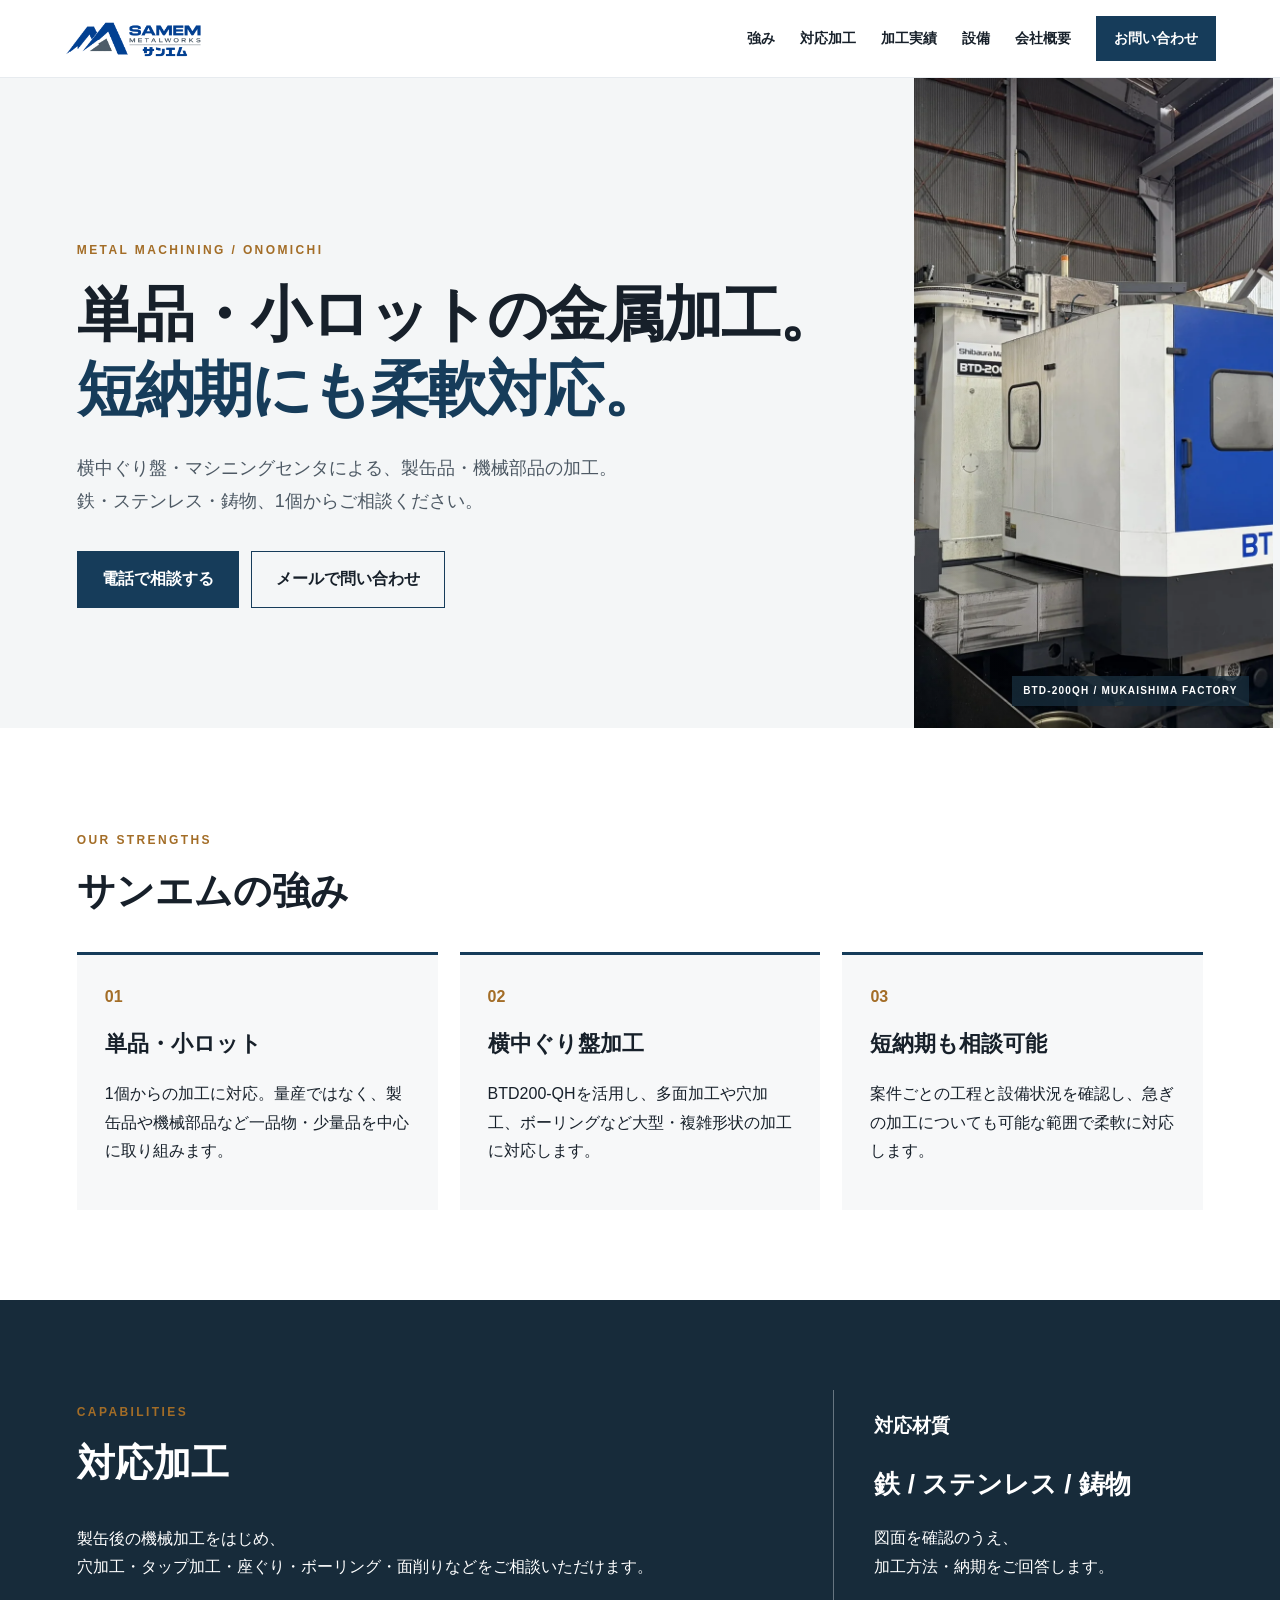
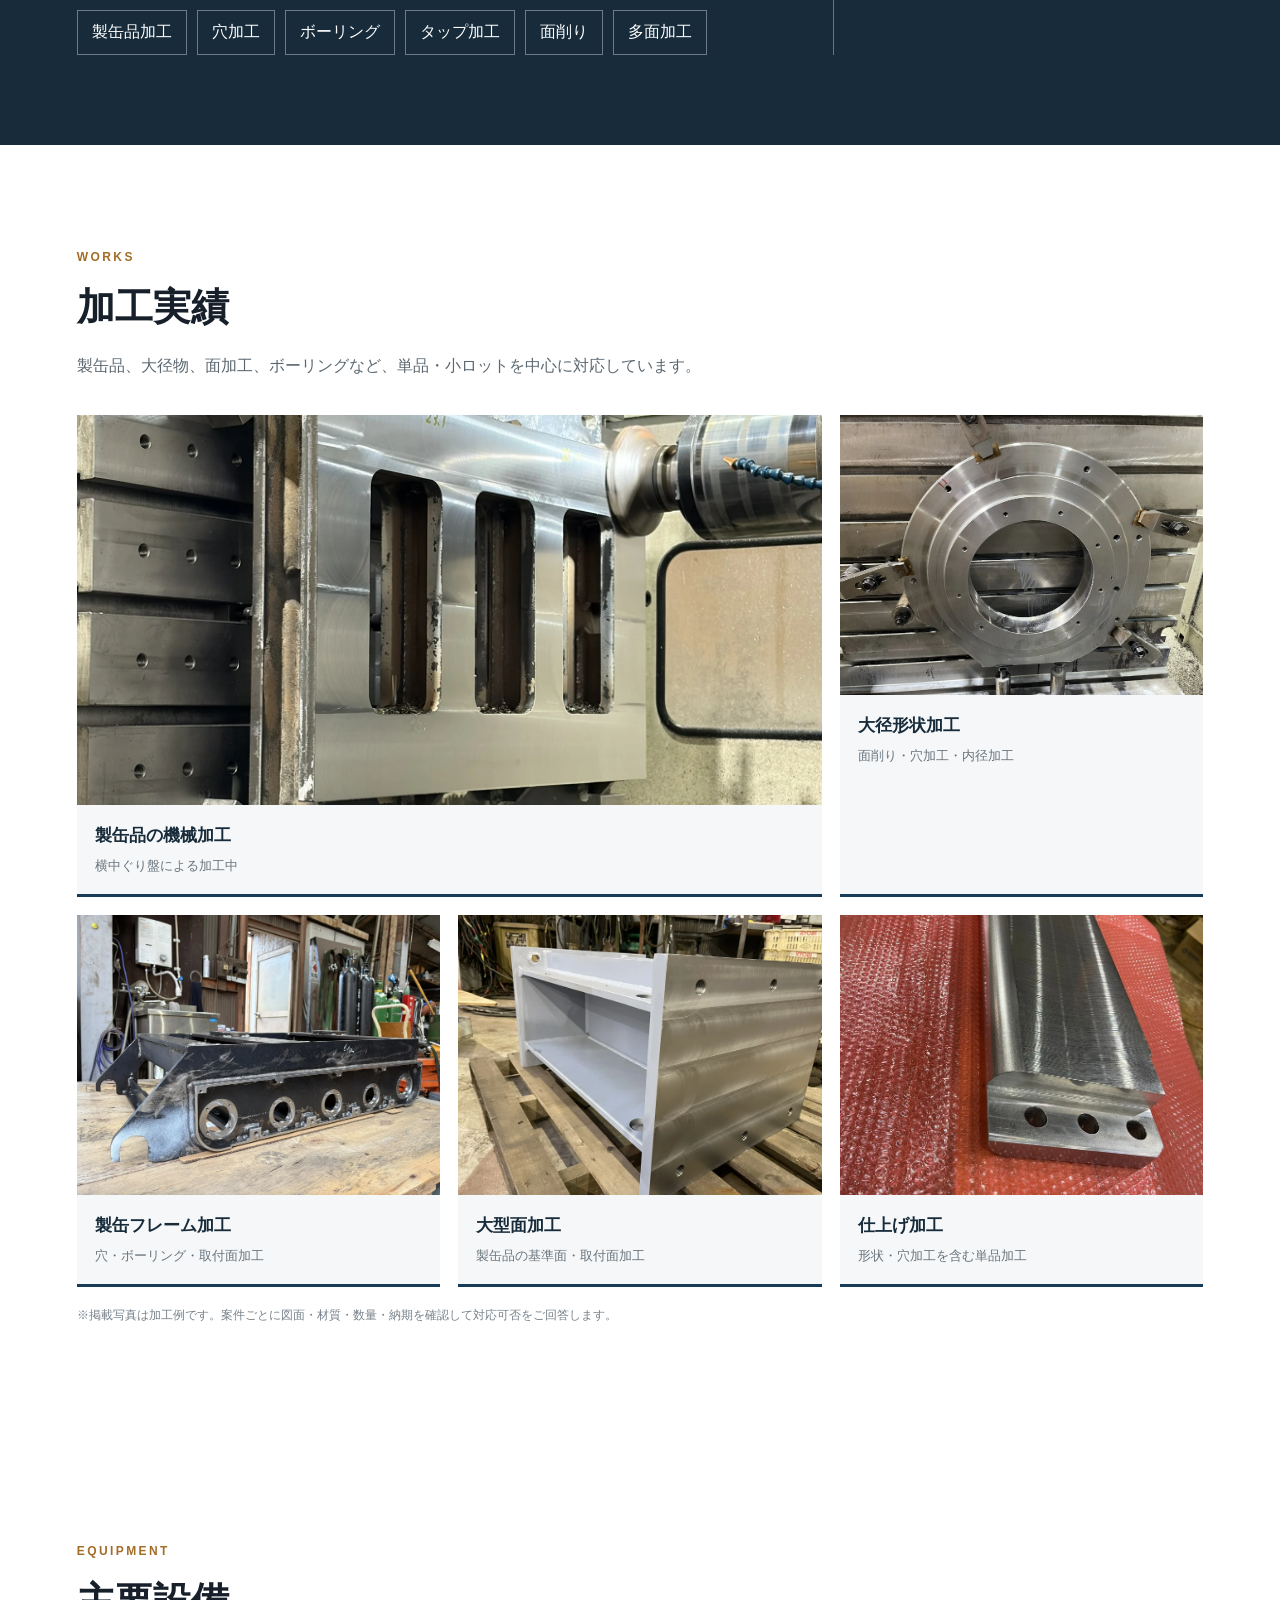
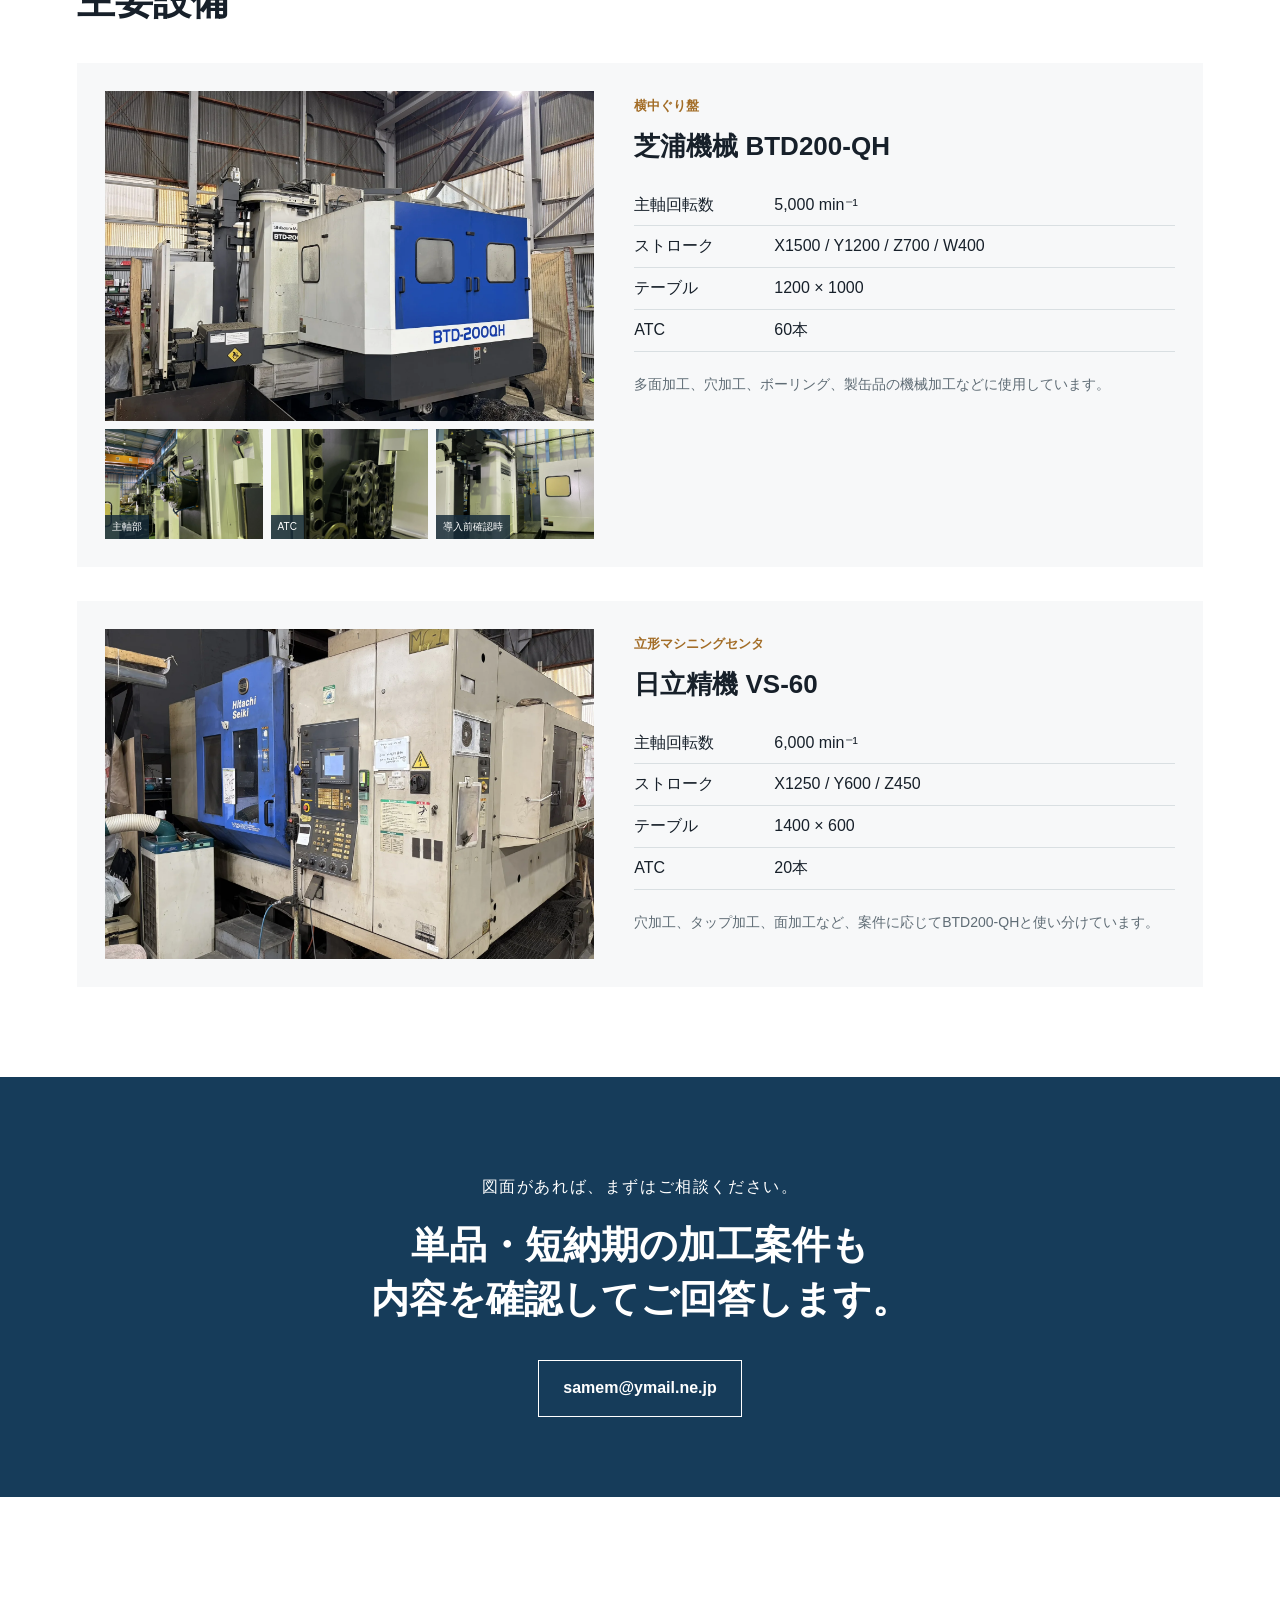
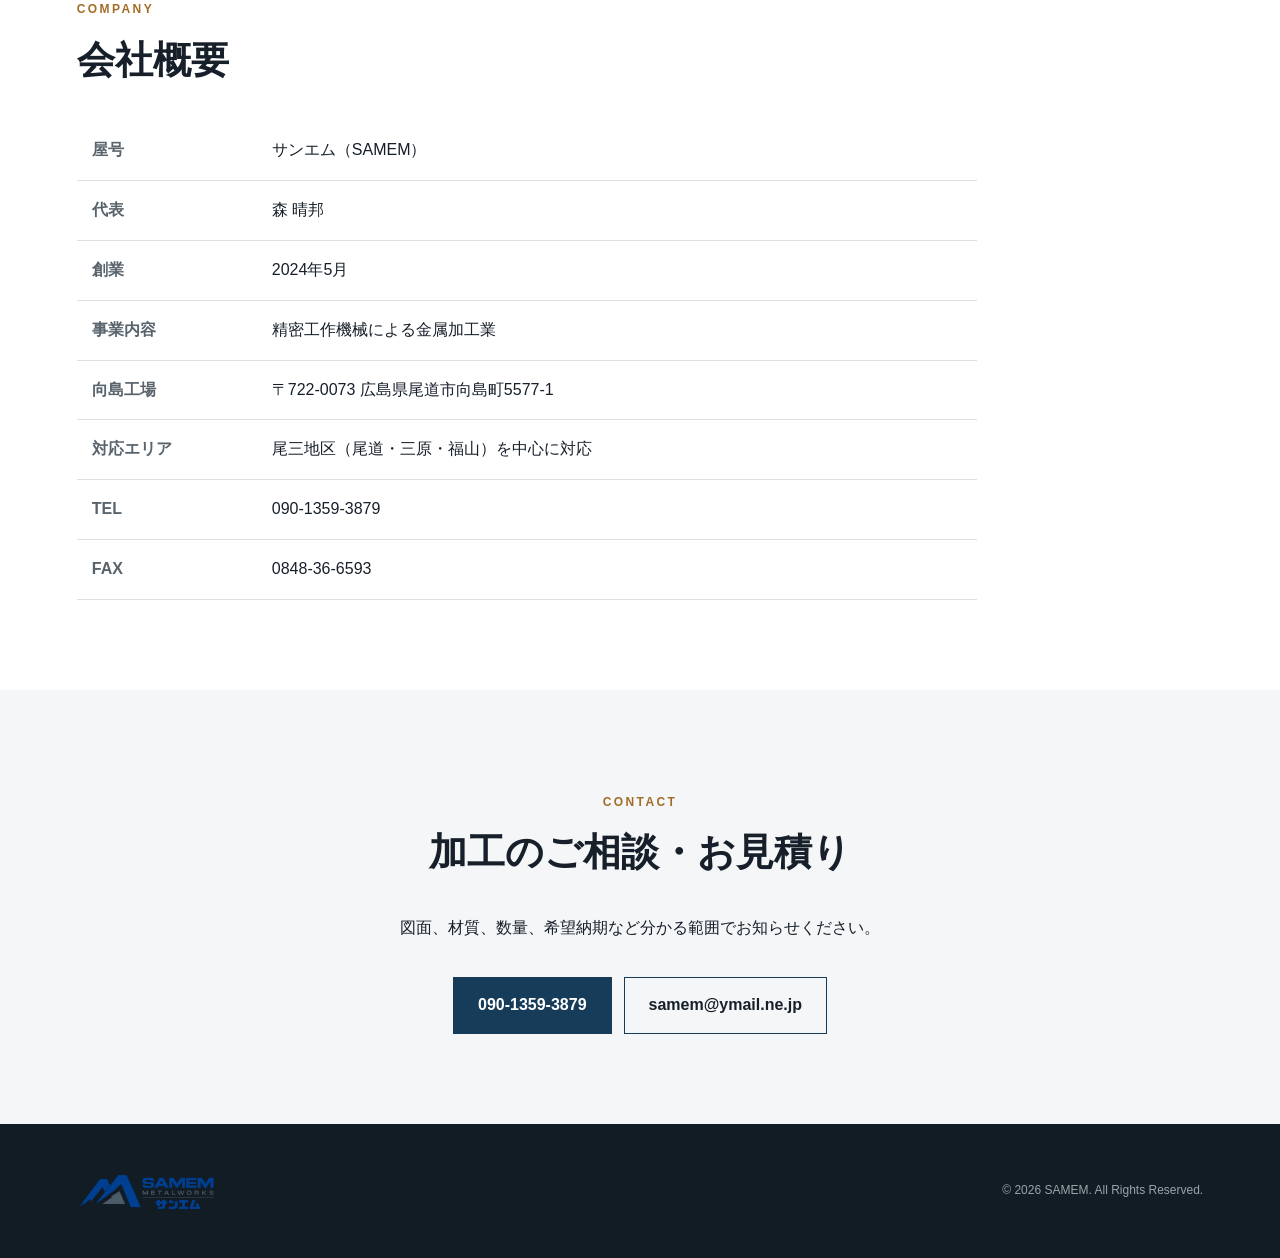
==== index.html @ bf9f44c0 "Add files via upload" ====
<!doctype html>
<html lang="ja">
<head>
  <meta charset="utf-8">
  <meta name="viewport" content="width=device-width,initial-scale=1">
  <title>サンエム | 尾道の金属加工・横中ぐり盤</title>
  <meta name="description" content="広島県尾道市の金属加工 サンエム。横中ぐり盤・マシニングセンタによる製缶品、機械部品の単品・小ロット加工。鉄・ステンレス・鋳物、短納期案件もご相談ください。">
  <link rel="stylesheet" href="style.css">
</head>
<body>
<header>
  <a class="brand logo-brand" href="#top"><img src="assets/samem-logo.png" alt="サンエム SAMEM METALWORKS"></a>
  <nav>
    <a href="#strength">強み</a>
    <a href="#service">対応加工</a>
    <a href="#works">加工実績</a>
    <a href="#equipment">設備</a>
    <a href="#company">会社概要</a>
    <a class="nav-cta" href="#contact">お問い合わせ</a>
  </nav>
</header>

<main id="top">
  <section class="hero">
    <div class="hero-inner">
      <p class="eyebrow">METAL MACHINING / ONOMICHI</p>
      <h1><span class="keep-line">単品・小ロットの金属加工。</span><br><em class="keep-line">短納期にも柔軟対応。</em></h1>
      <p class="lead">横中ぐり盤・マシニングセンタによる、製缶品・機械部品の加工。<br>鉄・ステンレス・鋳物、1個からご相談ください。</p>
      <div class="actions">
        <a class="btn primary" href="tel:09013593879">電話で相談する</a>
        <a class="btn" href="mailto:samem@ymail.ne.jp">メールで問い合わせ</a>
      </div>
    </div>
    <div class="hero-photo photo-wrap">
      <img src="assets/photos/hero-btd.webp" alt="サンエム向島工場の横中ぐり盤 BTD-200QH">
      <span class="photo-label">BTD-200QH / MUKAISHIMA FACTORY</span>
    </div>
  </section>

  <section id="strength" class="section">
    <p class="kicker">OUR STRENGTHS</p>
    <h2>サンエムの強み</h2>
    <div class="cards">
      <article><b>01</b><h3>単品・小ロット</h3><p>1個からの加工に対応。量産ではなく、製缶品や機械部品など一品物・少量品を中心に取り組みます。</p></article>
      <article><b>02</b><h3>横中ぐり盤加工</h3><p>BTD200-QHを活用し、多面加工や穴加工、ボーリングなど大型・複雑形状の加工に対応します。</p></article>
      <article><b>03</b><h3>短納期も相談可能</h3><p>案件ごとの工程と設備状況を確認し、急ぎの加工についても可能な範囲で柔軟に対応します。</p></article>
    </div>
  </section>

  <section id="service" class="section alt">
    <div class="split">
      <div>
        <p class="kicker">CAPABILITIES</p>
        <h2>対応加工</h2>
        <p class="service-copy">製缶後の機械加工をはじめ、<br class="desktop-break">穴加工・タップ加工・座ぐり・ボーリング・面削りなどをご相談いただけます。</p>
        <div class="tags"><span>製缶品加工</span><span>穴加工</span><span>ボーリング</span><span>タップ加工</span><span>面削り</span><span>多面加工</span></div>
      </div>
      <div class="material">
        <h3>対応材質</h3>
        <strong>鉄 / ステンレス / 鋳物</strong>
        <p class="material-copy">図面を確認のうえ、<br class="desktop-break">加工方法・納期をご回答します。</p>
      </div>
    </div>
  </section>

  <section id="works" class="section works-section">
    <p class="kicker">WORKS</p>
    <h2>加工実績</h2>
    <p class="section-intro">製缶品、大径物、面加工、ボーリングなど、単品・小ロットを中心に対応しています。</p>
    <div class="works-grid">
      <figure class="work-card work-wide"><img src="assets/photos/work-machining.webp" alt="横中ぐり盤での製缶品加工中の様子" loading="lazy"><figcaption><strong>製缶品の機械加工</strong><span>横中ぐり盤による加工中</span></figcaption></figure>
      <figure class="work-card"><img src="assets/photos/work-ring.webp" alt="大径リング形状の加工品" loading="lazy"><figcaption><strong>大径形状加工</strong><span>面削り・穴加工・内径加工</span></figcaption></figure>
      <figure class="work-card"><img src="assets/photos/work-weldment.webp" alt="製缶フレームへのボーリング加工品" loading="lazy"><figcaption><strong>製缶フレーム加工</strong><span>穴・ボーリング・取付面加工</span></figcaption></figure>
      <figure class="work-card"><img src="assets/photos/work-largeface.webp" alt="大型製缶品の面加工品" loading="lazy"><figcaption><strong>大型面加工</strong><span>製缶品の基準面・取付面加工</span></figcaption></figure>
      <figure class="work-card"><img src="assets/photos/work-finish.webp" alt="仕上げ加工された金属部品" loading="lazy"><figcaption><strong>仕上げ加工</strong><span>形状・穴加工を含む単品加工</span></figcaption></figure>
    </div>
    <p class="works-note">※掲載写真は加工例です。案件ごとに図面・材質・数量・納期を確認して対応可否をご回答します。</p>
  </section>

  <section id="equipment" class="section">
    <p class="kicker">EQUIPMENT</p>
    <h2>主要設備</h2>
    <div class="equipment">
      <article>
        <div class="equip-media">
          <img class="equip-main" src="assets/photos/btd-current.webp" alt="サンエム向島工場の芝浦機械 BTD200-QH" loading="lazy">
          <div class="equip-thumbs">
            <figure><img src="assets/photos/btd-spindle.webp" alt="BTD200-QH 主軸部" loading="lazy"><figcaption>主軸部</figcaption></figure>
            <figure><img src="assets/photos/btd-atc.webp" alt="BTD200-QH ATCマガジン" loading="lazy"><figcaption>ATC</figcaption></figure>
            <figure><img src="assets/photos/btd-install.webp" alt="BTD200-QH メーカー工場での仮組立確認時" loading="lazy"><figcaption>導入前確認時</figcaption></figure>
          </div>
        </div>
        <div>
          <span>横中ぐり盤</span>
          <h3>芝浦機械 BTD200-QH</h3>
          <dl>
            <dt>主軸回転数</dt><dd>5,000 min⁻¹</dd>
            <dt>ストローク</dt><dd>X1500 / Y1200 / Z700 / W400</dd>
            <dt>テーブル</dt><dd>1200 × 1000</dd>
            <dt>ATC</dt><dd>60本</dd>
          </dl>
          <p class="equip-note">多面加工、穴加工、ボーリング、製缶品の機械加工などに使用しています。</p>
        </div>
      </article>

      <article>
        <div class="equip-media single">
          <img class="equip-main" src="assets/photos/vs60-current.webp" alt="日立精機 VS-60 立形マシニングセンタ" loading="lazy">
        </div>
        <div>
          <span>立形マシニングセンタ</span>
          <h3>日立精機 VS-60</h3>
          <dl>
            <dt>主軸回転数</dt><dd>6,000 min⁻¹</dd>
            <dt>ストローク</dt><dd>X1250 / Y600 / Z450</dd>
            <dt>テーブル</dt><dd>1400 × 600</dd>
            <dt>ATC</dt><dd>20本</dd>
          </dl>
          <p class="equip-note">穴加工、タップ加工、面加工など、案件に応じてBTD200-QHと使い分けています。</p>
        </div>
      </article>
    </div>
  </section>

  <section class="cta">
    <p>図面があれば、まずはご相談ください。</p>
    <h2>単品・短納期の加工案件も<br>内容を確認してご回答します。</h2>
    <a class="btn light" href="mailto:samem@ymail.ne.jp">samem@ymail.ne.jp</a>
  </section>

  <section id="company" class="section">
    <p class="kicker">COMPANY</p>
    <h2>会社概要</h2>
    <table>
      <tr><th>屋号</th><td>サンエム（SAMEM）</td></tr>
      <tr><th>代表</th><td>森 晴邦</td></tr>
      <tr><th>創業</th><td>2024年5月</td></tr>
      <tr><th>事業内容</th><td>精密工作機械による金属加工業</td></tr>
      <tr><th>向島工場</th><td>〒722-0073 広島県尾道市向島町5577-1</td></tr>
      <tr><th>対応エリア</th><td>尾三地区（尾道・三原・福山）を中心に対応</td></tr>
      <tr><th>TEL</th><td><a href="tel:09013593879">090-1359-3879</a></td></tr>
      <tr><th>FAX</th><td>0848-36-6593</td></tr>
    </table>
  </section>

  <section id="contact" class="contact">
    <p class="kicker">CONTACT</p>
    <h2>加工のご相談・お見積り</h2>
    <p>図面、材質、数量、希望納期など分かる範囲でお知らせください。</p>
    <div class="actions">
      <a class="btn primary" href="tel:09013593879">090-1359-3879</a>
      <a class="btn" href="mailto:samem@ymail.ne.jp">samem@ymail.ne.jp</a>
    </div>
  </section>
</main>

<footer>
  <div class="brand logo-brand footer-logo"><img src="assets/samem-logo.png" alt="サンエム SAMEM METALWORKS"></div>
  <p>© 2026 SAMEM. All Rights Reserved.</p>
</footer>
</body>
</html>
---- style.css ----
*{box-sizing:border-box}html{scroll-behavior:smooth}body{margin:0;font-family:-apple-system,BlinkMacSystemFont,"Segoe UI","Noto Sans JP",sans-serif;color:#17202a;background:#fff;line-height:1.8}a{color:inherit;text-decoration:none}img{max-width:100%;display:block}header{height:78px;display:flex;align-items:center;justify-content:space-between;padding:0 max(5vw,24px);border-bottom:1px solid #e7ebef;position:sticky;top:0;background:#fffffff2;backdrop-filter:blur(10px);z-index:5}.brand{display:flex;align-items:center;gap:10px;font-weight:800;letter-spacing:.08em}nav{display:flex;gap:25px;align-items:center;font-size:14px;font-weight:600}.nav-cta{background:#163c5a;color:#fff;padding:10px 18px}.hero{min-height:650px;display:grid;grid-template-columns:1.02fr .98fr;background:#f4f6f7}.hero-inner{padding:120px 6vw 90px;align-self:center}.eyebrow,.kicker{font-size:12px;letter-spacing:.2em;font-weight:800;color:#a36d27}.hero h1{font-size:clamp(38px,4.7vw,72px);line-height:1.25;margin:15px 0 25px;letter-spacing:-.03em}.hero h1 em{font-style:normal;color:#163c5a}.lead{font-size:18px;color:#4d5964}.actions{display:flex;gap:12px;flex-wrap:wrap;margin-top:34px}.btn{display:inline-block;padding:13px 24px;border:1px solid #163c5a;font-weight:700}.primary{background:#163c5a;color:#fff}.hero-photo{min-height:520px;position:relative;background:#24333d;overflow:hidden}.hero-photo img{width:100%;height:100%;object-fit:cover;object-position:50% 48%;position:absolute;inset:0}.hero-photo:after{content:"";position:absolute;inset:0;background:linear-gradient(90deg,rgba(23,43,58,.08),rgba(23,43,58,0) 40%)}.photo-label{position:absolute;right:24px;bottom:22px;color:#fff;background:rgba(23,43,58,.82);padding:6px 11px;font-size:10px;font-weight:700;letter-spacing:.12em}.section{padding:90px max(6vw,24px);max-width:1400px;margin:auto}.section h2,.contact h2,.cta h2{font-size:clamp(30px,3vw,46px);line-height:1.4;margin:5px 0 35px}.section-intro{max-width:760px;color:#5c6871;margin-top:-17px;margin-bottom:34px}.cards{display:grid;grid-template-columns:repeat(3,1fr);gap:22px}.cards article{border-top:3px solid #163c5a;padding:28px;background:#f7f8f9}.cards b{color:#a36d27}.cards h3{font-size:22px;margin:12px 0}.alt{max-width:none;background:#172b3a;color:#fff}.split{max-width:1220px;margin:auto;display:grid;grid-template-columns:1.3fr .7fr;gap:70px}.tags{display:flex;gap:10px;flex-wrap:wrap;margin-top:28px}.tags span{border:1px solid #6c7c87;padding:7px 14px}.material{border-left:1px solid #667580;padding-left:40px}.material strong{font-size:26px}.works-section{padding-bottom:100px}.works-grid{display:grid;grid-template-columns:repeat(3,1fr);gap:18px}.work-card{margin:0;background:#f5f7f8;overflow:hidden;border-bottom:3px solid #163c5a}.work-wide{grid-column:span 2}.work-card img{width:100%;height:280px;object-fit:cover}.work-wide img{height:390px}.work-card:nth-child(2) img{object-position:50% 50%}.work-card:nth-child(3) img{object-position:50% 62%}.work-card:nth-child(4) img{object-position:50% 46%}.work-card:nth-child(5) img{object-position:50% 50%}.work-card figcaption{padding:16px 18px 17px}.work-card strong{display:block;font-size:17px;color:#172b3a}.work-card span{display:block;color:#6a757e;font-size:13px;margin-top:2px}.works-note{font-size:12px;color:#76818a;margin-top:18px}.equipment{display:grid;gap:34px}.equipment article{display:grid;grid-template-columns:.95fr 1.05fr;gap:40px;background:#f7f8f9;padding:28px}.equip-media{min-width:0}.equip-main{width:100%;height:330px;object-fit:cover;background:#dfe4e7}.equipment article:first-child .equip-main{object-position:50% 48%}.equipment article:nth-child(2) .equip-main{object-position:50% 48%}.equip-thumbs{display:grid;grid-template-columns:repeat(3,1fr);gap:8px;margin-top:8px}.equip-thumbs figure{margin:0;position:relative;overflow:hidden;background:#dfe4e7}.equip-thumbs img{width:100%;height:110px;object-fit:cover}.equip-thumbs figure:nth-child(2) img{object-position:50% 53%}.equip-thumbs figcaption{position:absolute;left:0;bottom:0;background:rgba(23,43,58,.82);color:#fff;font-size:10px;padding:3px 7px}.equipment h3{font-size:26px;margin:3px 0 15px}.equipment article>div>span{color:#a36d27;font-weight:700;font-size:13px}dl{display:grid;grid-template-columns:140px 1fr;margin:0}dt,dd{padding:6px 0;border-bottom:1px solid #d9dfe2;margin:0}.equip-note{margin-top:20px;color:#5f6c75;font-size:14px}.cta{padding:80px 6vw;background:#163c5a;color:#fff;text-align:center}.cta p{letter-spacing:.1em}.light{border-color:#fff}.section table{width:100%;border-collapse:collapse;max-width:900px}th,td{text-align:left;padding:15px;border-bottom:1px solid #dce1e4}th{width:180px;color:#58636c}.contact{padding:90px 6vw;text-align:center;background:#f4f6f7}.contact .actions{justify-content:center}footer{padding:38px 6vw;display:flex;justify-content:space-between;align-items:center;background:#111c24;color:#fff}footer p{font-size:12px;color:#9ba4aa}.logo-brand{display:flex;align-items:center;line-height:1}.logo-brand img{display:block;width:205px;height:auto;object-fit:contain}header .logo-brand{height:62px;overflow:hidden}header .logo-brand img{max-height:58px;width:auto}.footer-logo img{max-height:58px;width:auto}.keep-line{white-space:nowrap}.service-copy,.material-copy{max-width:100%;text-wrap:pretty}
@media(max-width:1000px){nav{gap:17px;font-size:13px}.works-grid{grid-template-columns:repeat(2,1fr)}.work-wide{grid-column:span 2}.equipment article{grid-template-columns:1fr}.equip-main{height:420px}}
@media(max-width:800px){header{height:66px}nav a:not(.nav-cta){display:none}.hero{grid-template-columns:1fr}.hero-inner{padding:80px 24px 60px}.hero-photo{min-height:320px}.lead{font-size:16px}.cards,.split{grid-template-columns:1fr}.material{border-left:0;border-top:1px solid #667580;padding:25px 0 0}.works-grid{grid-template-columns:1fr}.work-wide{grid-column:auto}.work-card img,.work-wide img{height:260px}.equipment article{grid-template-columns:1fr;gap:20px;padding:18px}.equip-main{height:280px}.equip-thumbs img{height:85px}.section{padding:65px 24px}dl{grid-template-columns:120px 1fr}footer{gap:20px;flex-direction:column;align-items:flex-start}header .logo-brand img{max-height:48px;max-width:180px}.keep-line{white-space:normal}.desktop-break{display:none}.footer-logo img{max-width:210px}}
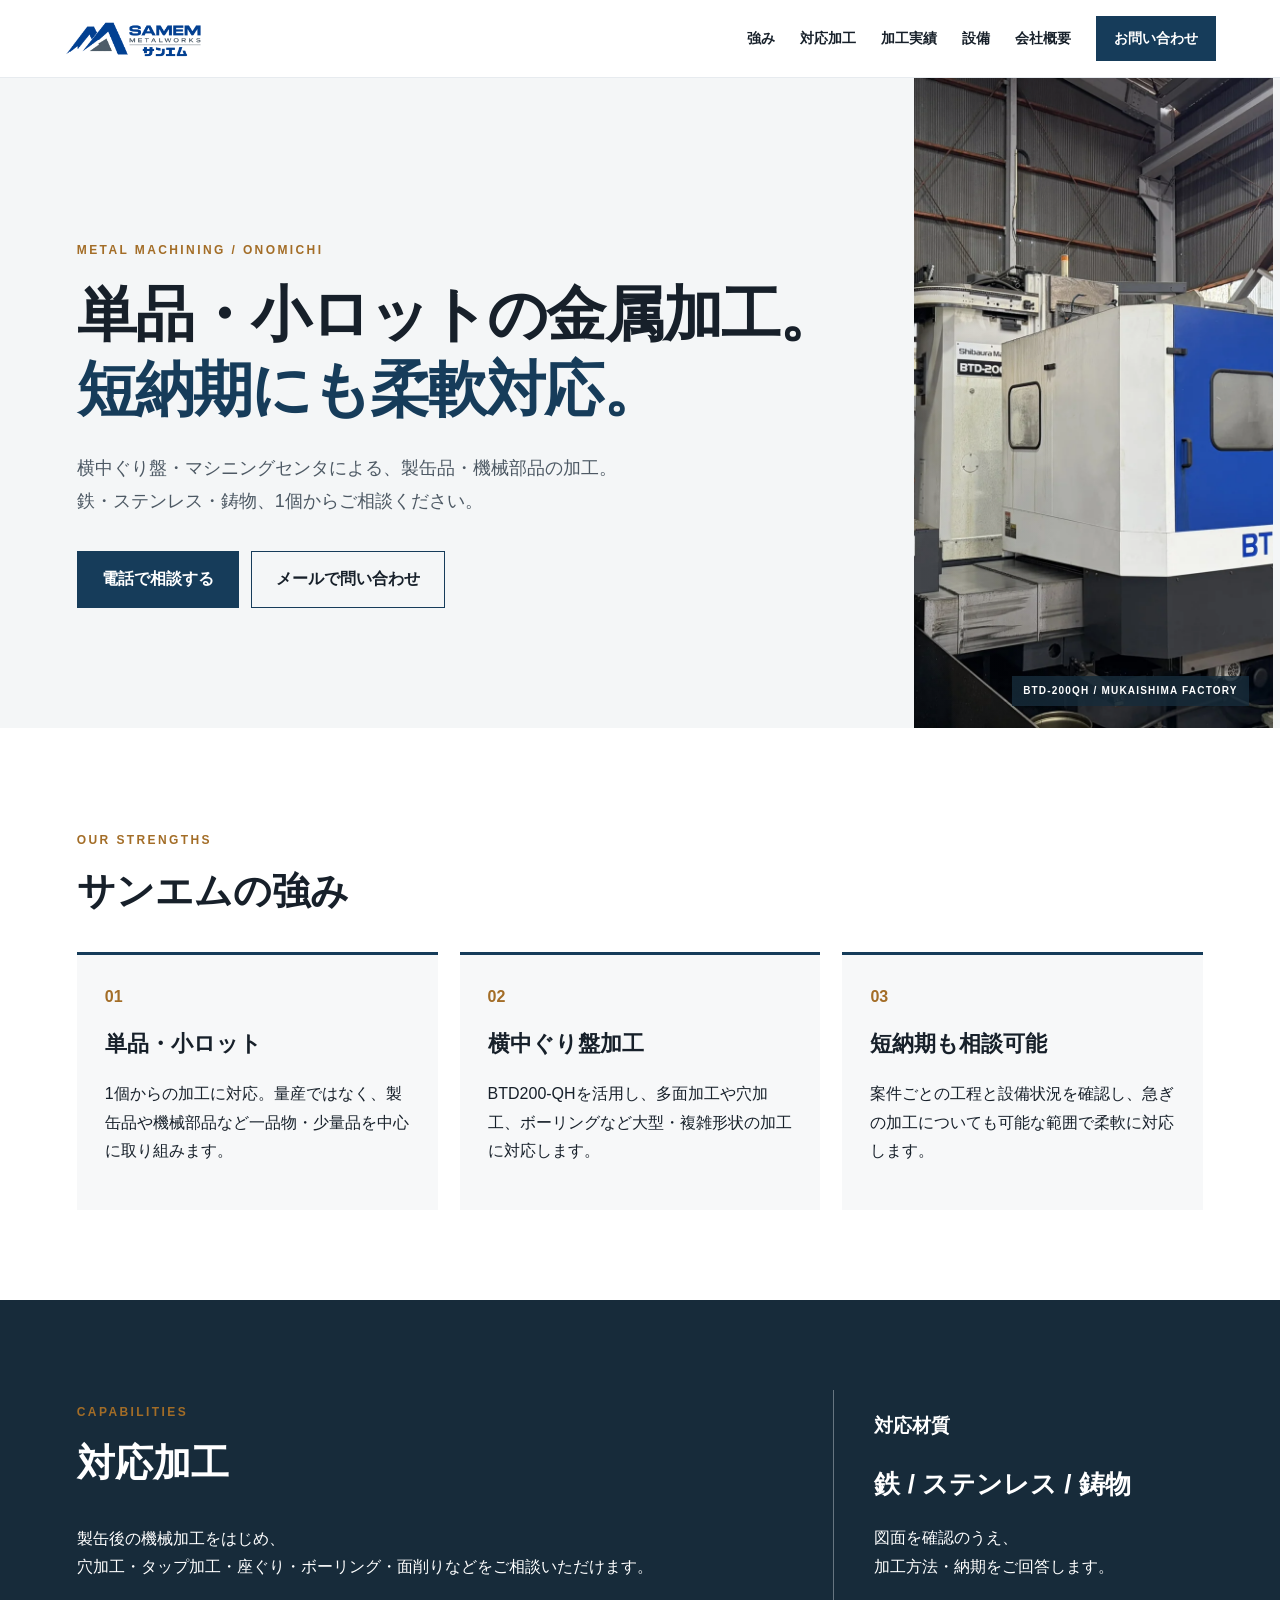
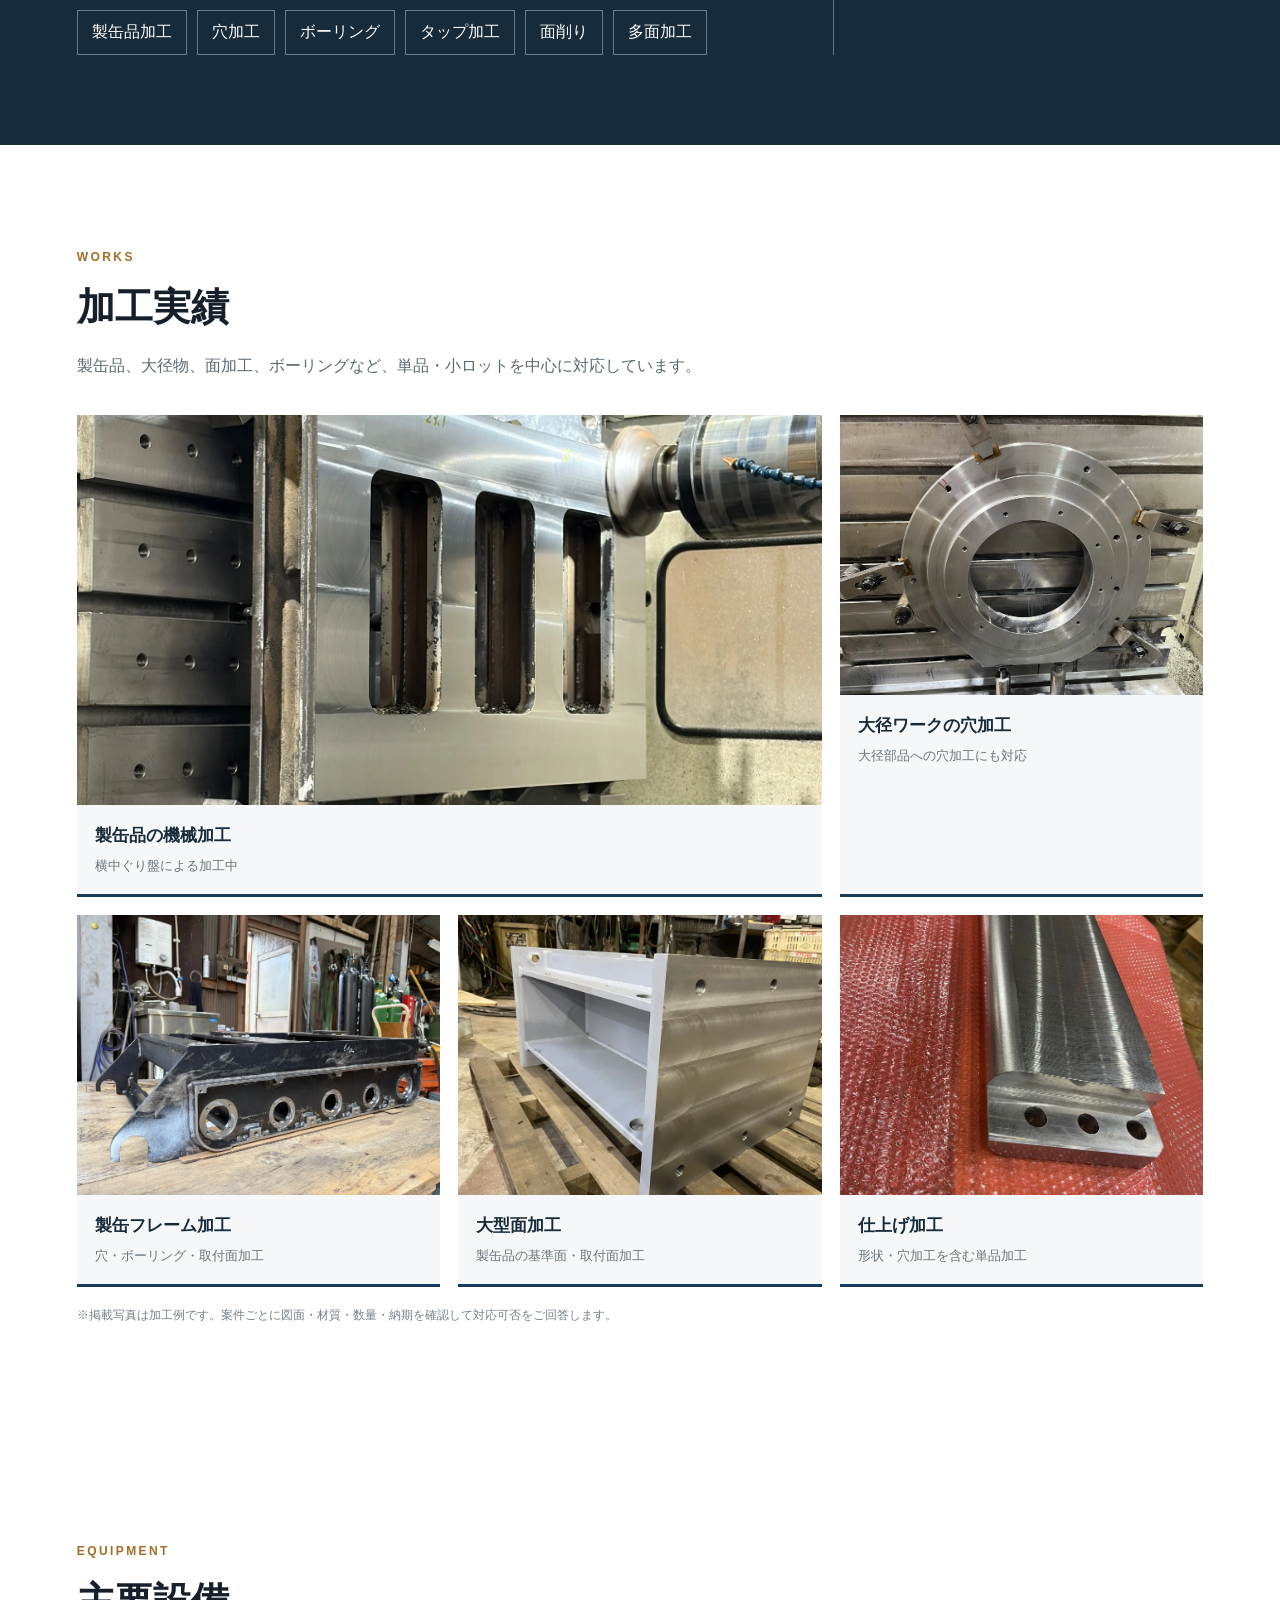
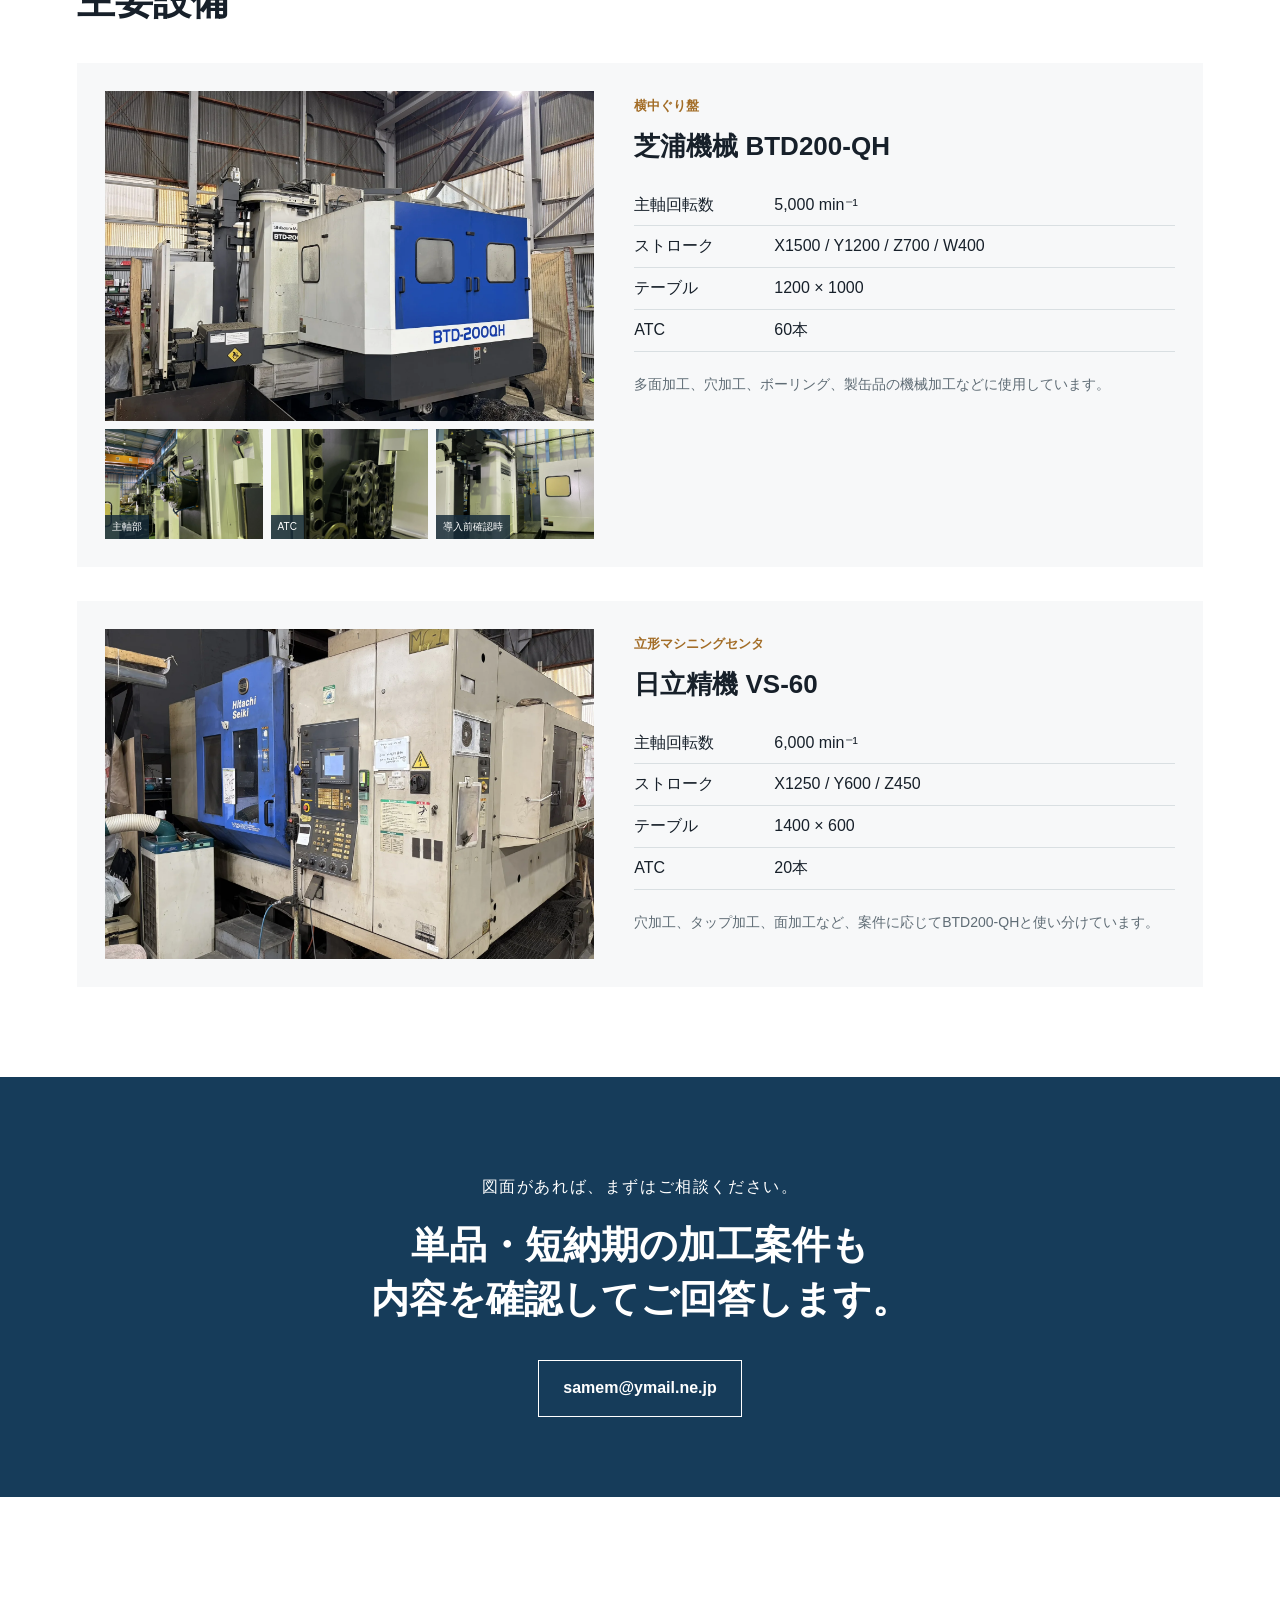
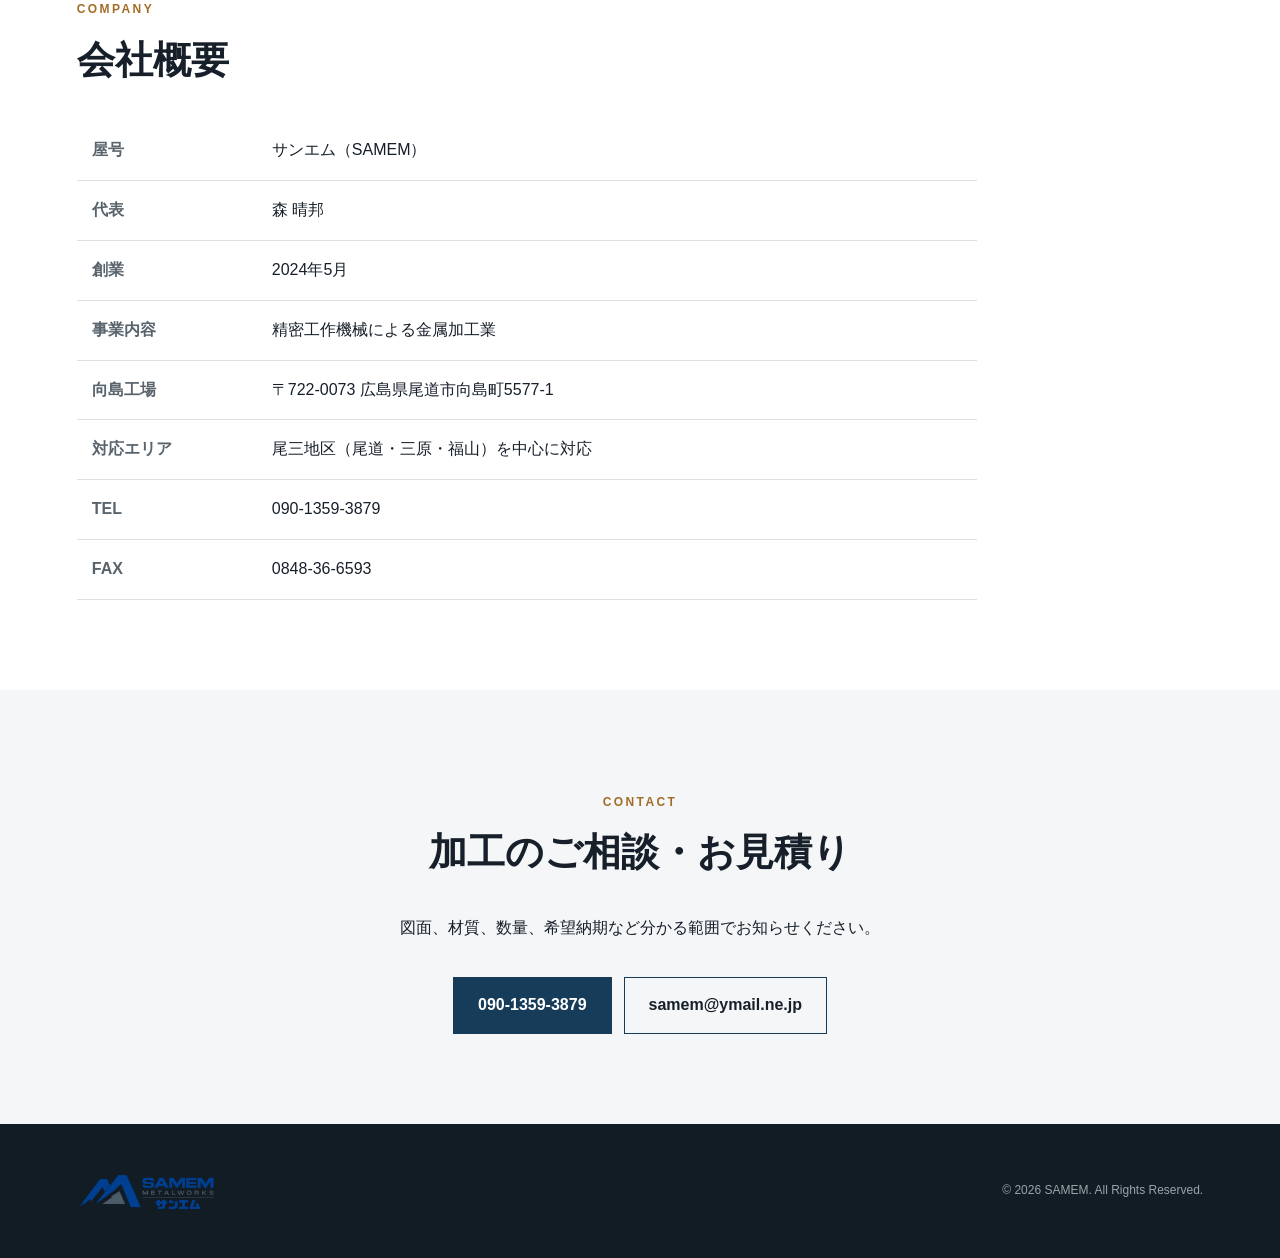
==== commit dae8a7d6: "Add files via upload" ====
--- a/index.html
+++ b/index.html
@@ -69,7 +69,7 @@
     <p class="section-intro">製缶品、大径物、面加工、ボーリングなど、単品・小ロットを中心に対応しています。</p>
     <div class="works-grid">
       <figure class="work-card work-wide"><img src="assets/photos/work-machining.webp" alt="横中ぐり盤での製缶品加工中の様子" loading="lazy"><figcaption><strong>製缶品の機械加工</strong><span>横中ぐり盤による加工中</span></figcaption></figure>
-      <figure class="work-card"><img src="assets/photos/work-ring.webp" alt="大径リング形状の加工品" loading="lazy"><figcaption><strong>大径形状加工</strong><span>面削り・穴加工・内径加工</span></figcaption></figure>
+      <figure class="work-card"><img src="assets/photos/work-ring.webp" alt="大径ワークの穴加工例" loading="lazy"><figcaption><strong>大径ワークの穴加工</strong><span>大径部品への穴加工にも対応</span></figcaption></figure>
       <figure class="work-card"><img src="assets/photos/work-weldment.webp" alt="製缶フレームへのボーリング加工品" loading="lazy"><figcaption><strong>製缶フレーム加工</strong><span>穴・ボーリング・取付面加工</span></figcaption></figure>
       <figure class="work-card"><img src="assets/photos/work-largeface.webp" alt="大型製缶品の面加工品" loading="lazy"><figcaption><strong>大型面加工</strong><span>製缶品の基準面・取付面加工</span></figcaption></figure>
       <figure class="work-card"><img src="assets/photos/work-finish.webp" alt="仕上げ加工された金属部品" loading="lazy"><figcaption><strong>仕上げ加工</strong><span>形状・穴加工を含む単品加工</span></figcaption></figure>
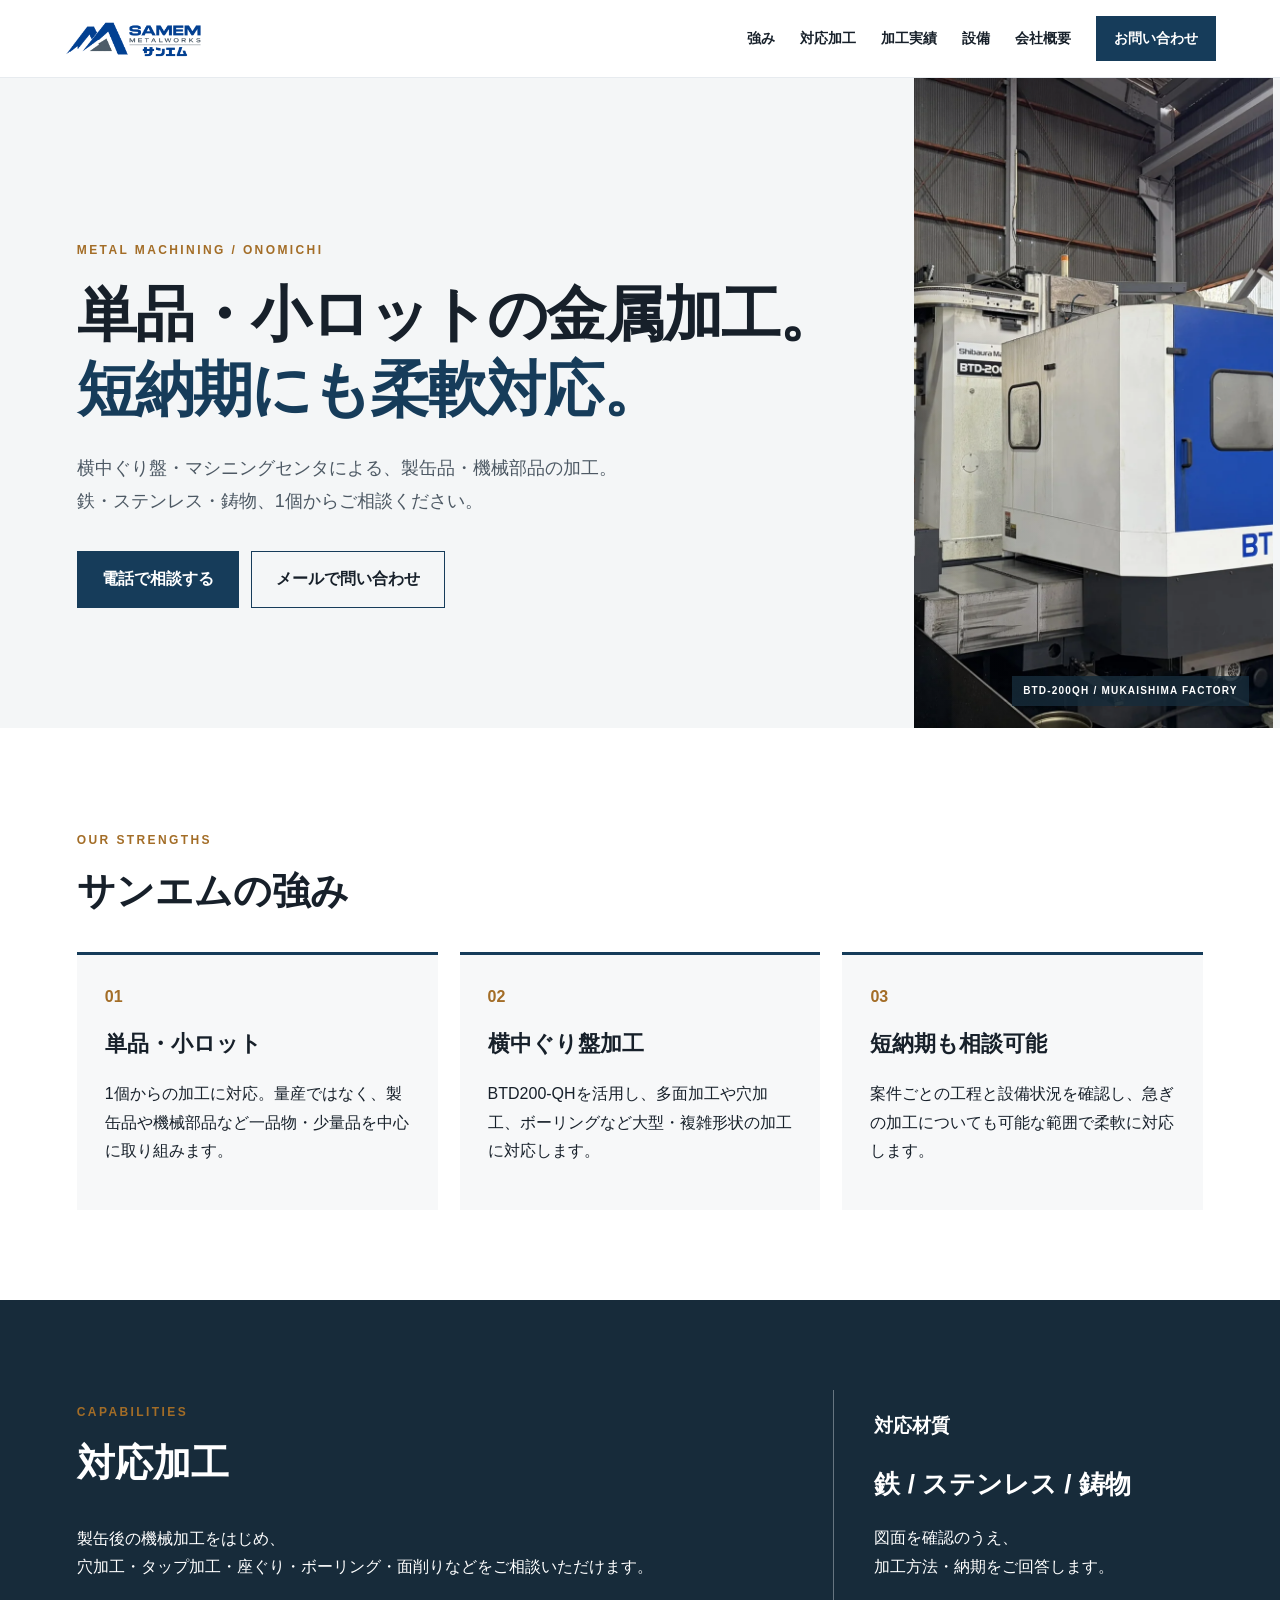
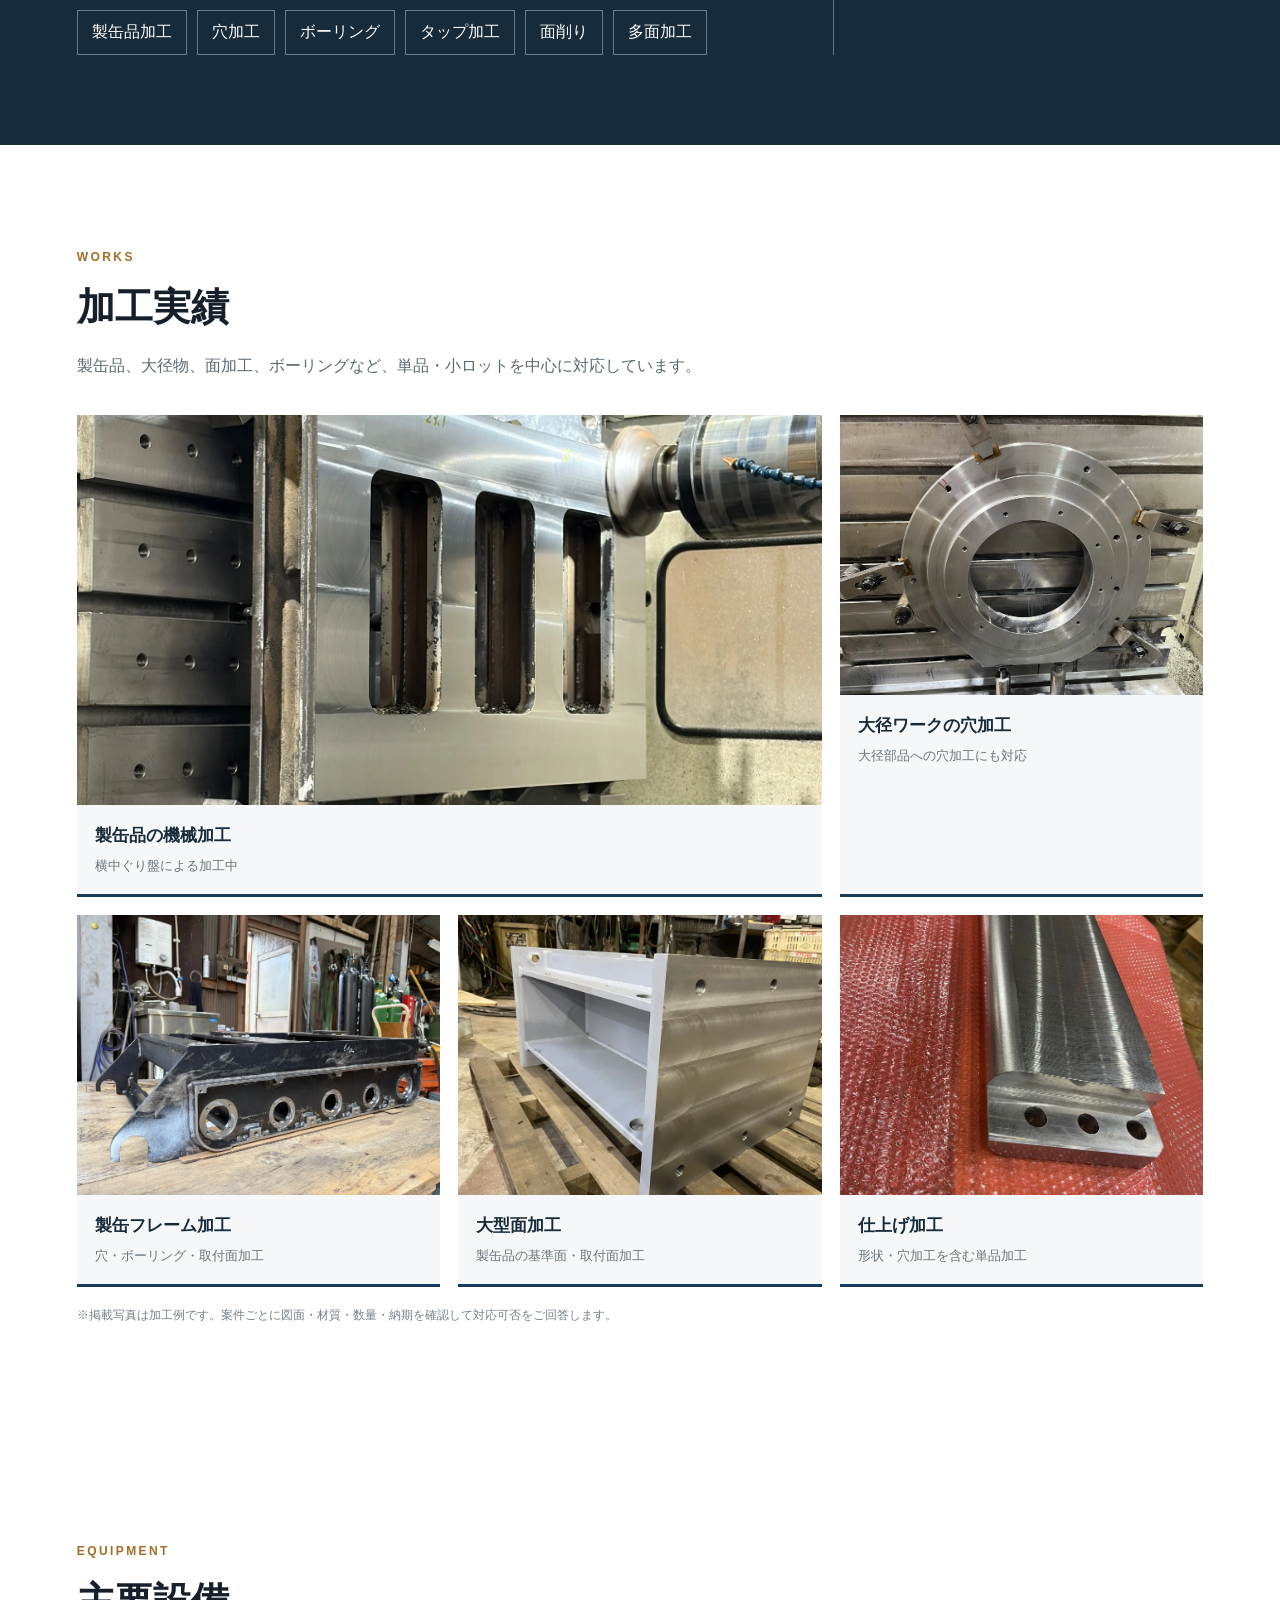
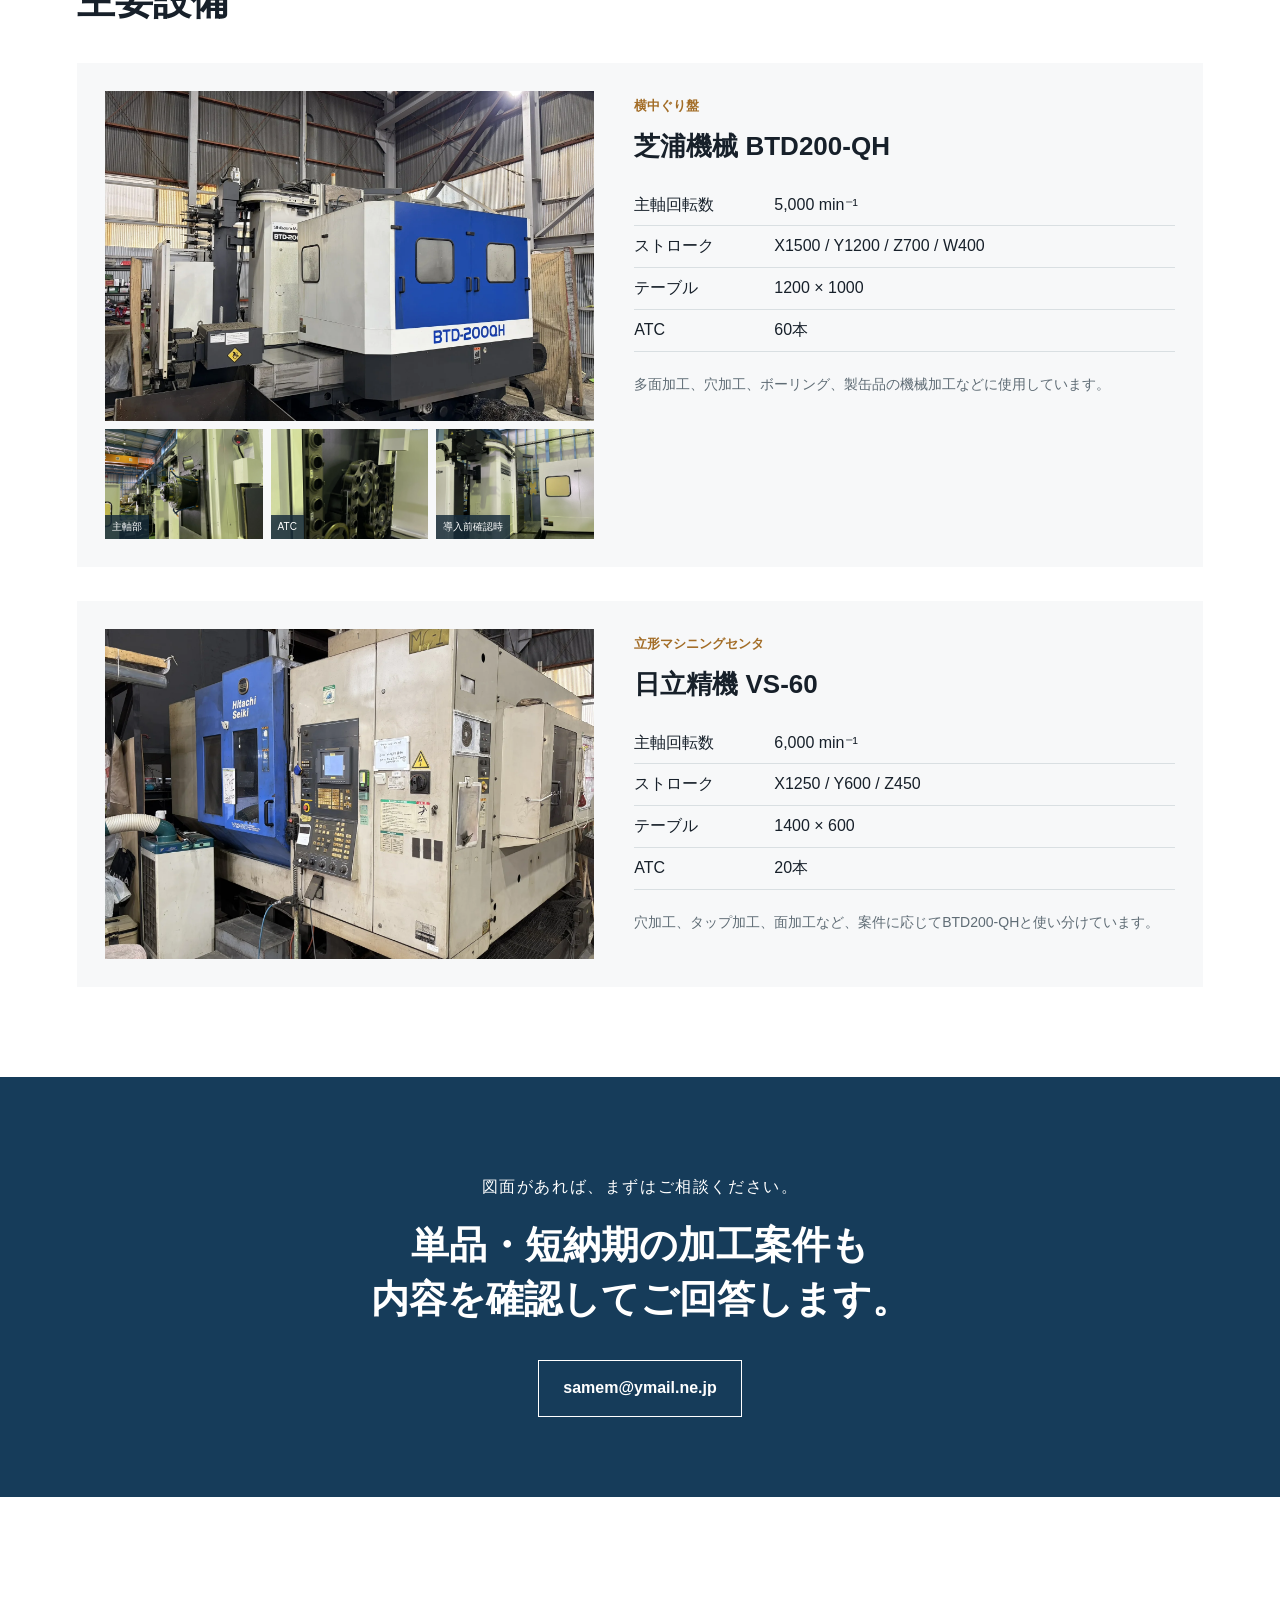
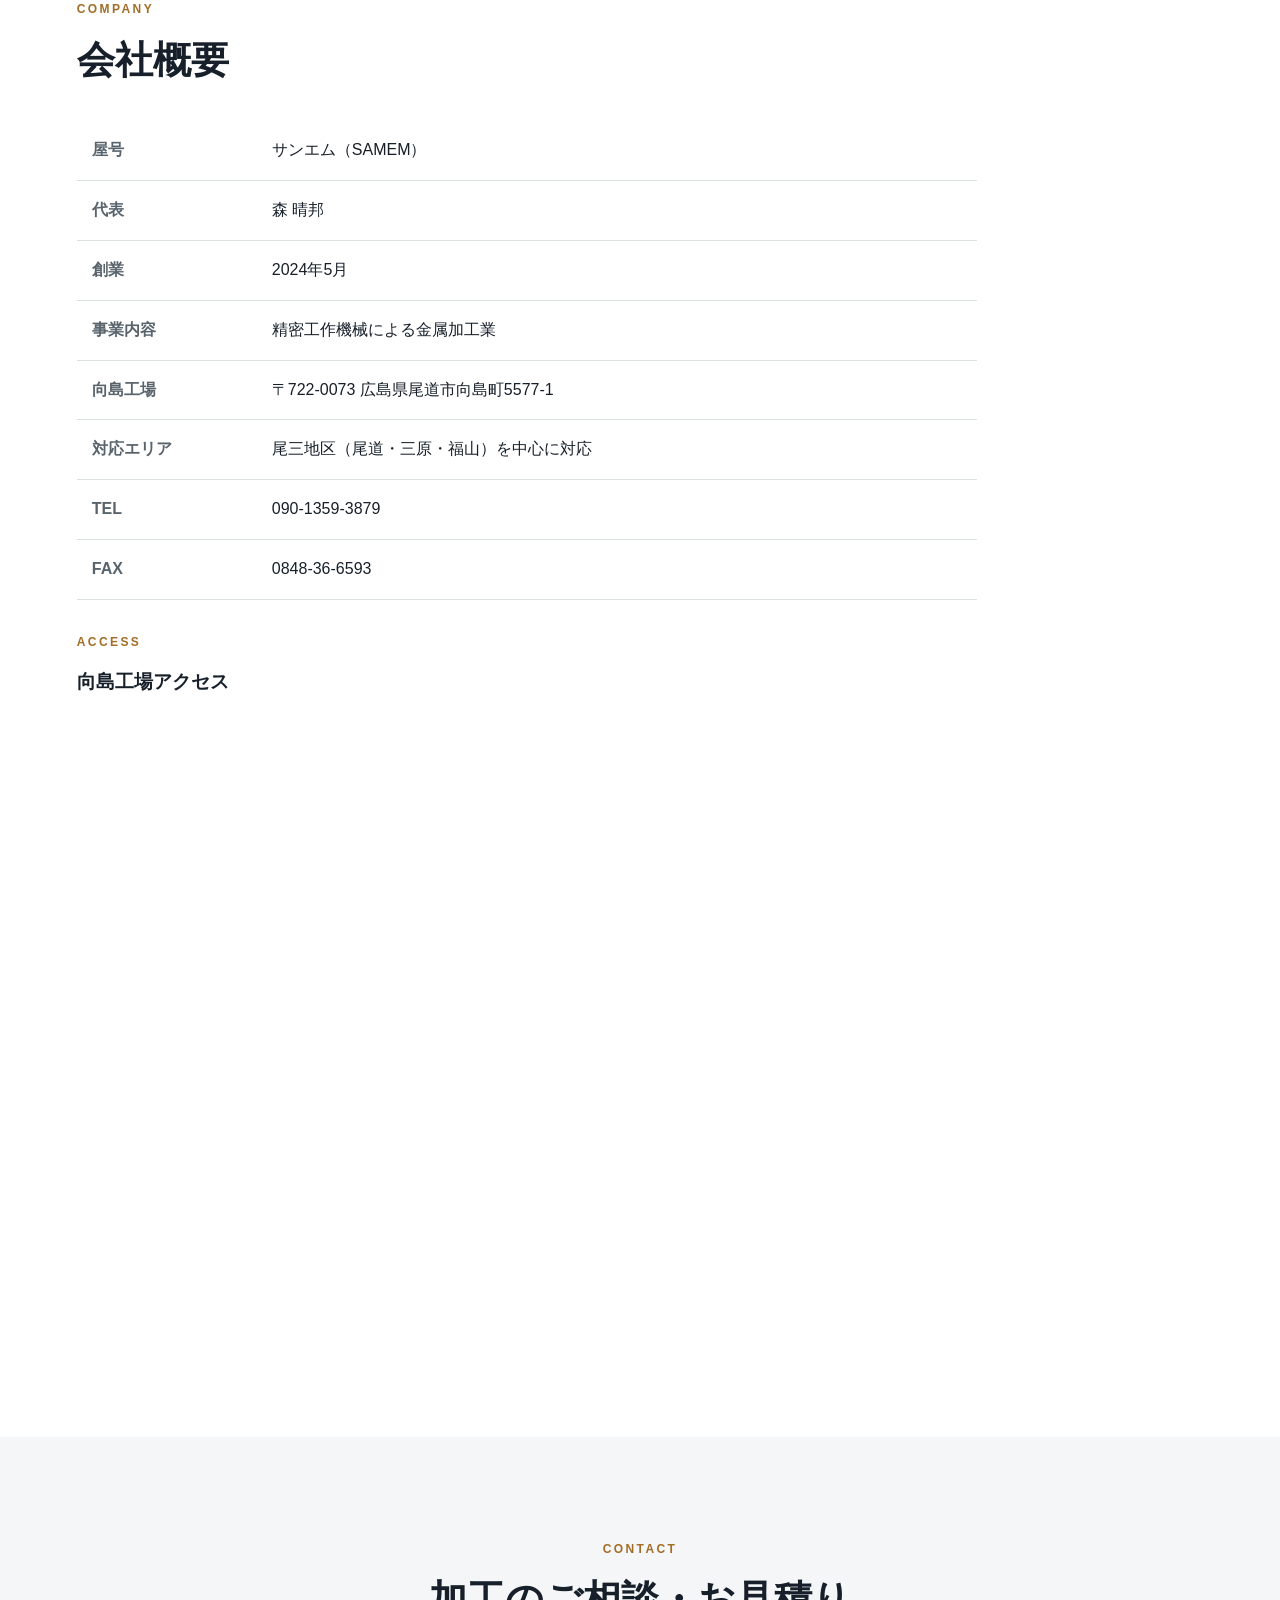
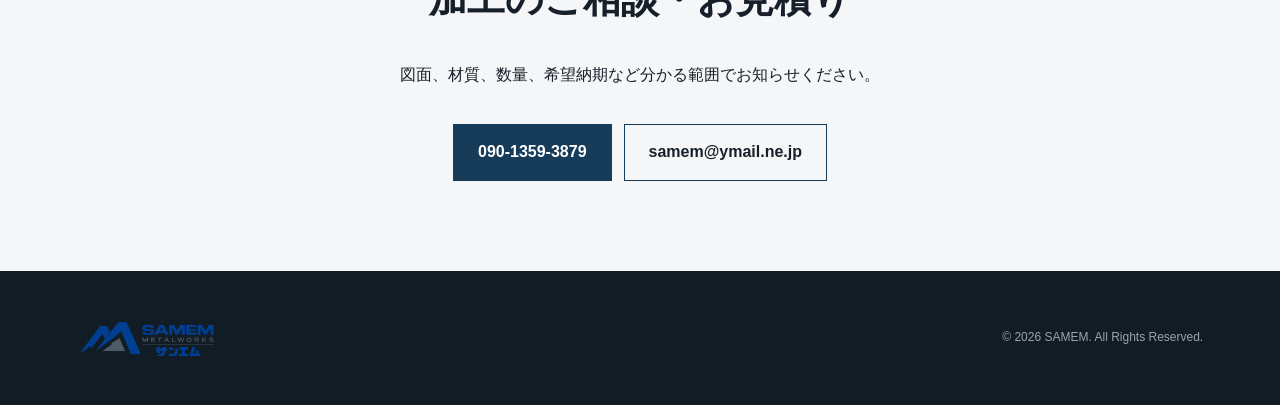
==== commit b09e2ad7: "Add files via upload" ====
--- a/index.html
+++ b/index.html
@@ -141,6 +141,21 @@
       <tr><th>TEL</th><td><a href="tel:09013593879">090-1359-3879</a></td></tr>
       <tr><th>FAX</th><td>0848-36-6593</td></tr>
     </table>
+
+    <div class="company-map" style="margin-top:32px;">
+      <p class="kicker">ACCESS</p>
+      <h3 style="margin:0 0 14px;">向島工場アクセス</h3>
+      <div style="position:relative;width:100%;padding-bottom:56.25%;overflow:hidden;border-radius:14px;">
+        <iframe
+          src="https://www.google.com/maps?q=34.396526,133.192431&z=20&output=embed"
+          title="サンエム 向島工場 Googleマップ"
+          loading="lazy"
+          allowfullscreen
+          referrerpolicy="no-referrer-when-downgrade"
+          style="position:absolute;inset:0;width:100%;height:100%;border:0;">
+        </iframe>
+      </div>
+    </div>
   </section>
 
   <section id="contact" class="contact">
